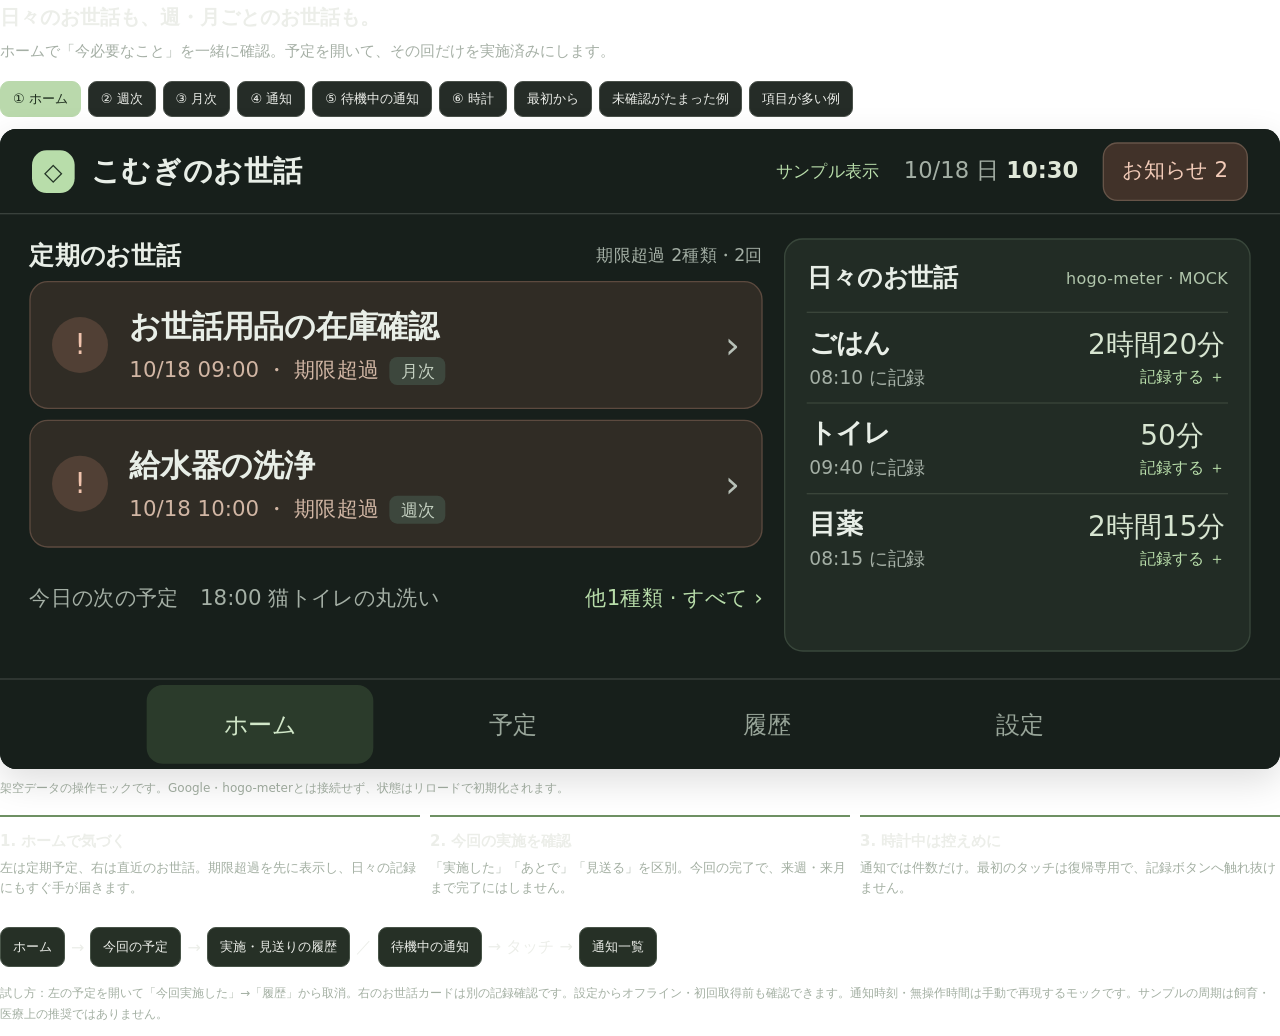
==== docs/routine-ui/prototype.html @ 2a1f4bf2 "docs(routine-ui): design cat care routines and notification flow" ====
<!doctype html>
<html lang="ja">
<head>
<meta charset="utf-8"><meta name="viewport" content="width=device-width,initial-scale=1">
<title>Hogo Panel — 猫のお世話と定期予定</title>
<style>
:root{font-family:ui-sans-serif,system-ui,-apple-system,"Noto Sans JP",sans-serif;color:var(--foreground,#eceee9);--ink:#e8eee7;--sub:#a4afa5;--green:#b8ddaa;--surface:#222a26;--line:#39413c;--red:#efb49e}
*{box-sizing:border-box}body{margin:0;background:transparent}button{font:inherit;cursor:pointer}button:focus-visible{outline:3px solid #98b9f0;outline-offset:3px}button:disabled{opacity:.4;cursor:default}.intro{margin:0 0 16px;line-height:1.7;font-size:15px}.intro strong{font-size:20px}.lead{color:var(--muted-foreground,#a5afa5);margin:5px 0 0}.controls{display:flex;gap:7px;flex-wrap:wrap;margin:12px 0}.controls button{padding:8px 12px;border:1px solid var(--border,#4a514a);border-radius:9px;background:var(--card,#252c27);color:inherit;font-size:13px}.controls button.active{background:#bad9ac;color:#1c2b1c;border-color:#bad9ac}.frame{position:relative;width:100%;overflow:hidden;border-radius:16px;background:#17201b;box-shadow:0 12px 36px #0002}.device{width:960px;height:480px;position:absolute;left:0;top:0;transform-origin:top left;background:#171f1b;color:var(--ink);overflow:hidden}.top{height:64px;padding:0 24px;border-bottom:1px solid var(--line);display:flex;align-items:center;justify-content:space-between}.brand{font-size:22px;font-weight:650;display:flex;align-items:center;gap:12px}.paw{font-size:18px;width:32px;height:32px;border-radius:11px;background:#b8ddaa;color:#233426;display:grid;place-items:center}.meta{font-size:17px;color:var(--sub);display:flex;align-items:center;gap:18px}.status{font-size:13px;color:var(--green)}.alertbtn{border:1px solid #665448;color:#f2cbb8;background:#413229;padding:9px 14px;border-radius:11px;min-height:44px;font-size:16px}.content{height:348px;padding:18px 22px}.homegrid{display:grid;grid-template-columns:550px 350px;gap:16px;height:100%}.sectiontitle{height:32px;display:flex;align-items:flex-start;justify-content:space-between;font-size:19px;font-weight:600}.sectiontitle small{font-size:13px;font-weight:400;color:var(--sub);padding-top:4px}.taskcard{width:100%;min-height:96px;border:1px solid #5c4a3f;background:#302c25;color:var(--ink);border-radius:14px;margin-bottom:8px;padding:12px 16px;text-align:left;display:flex;align-items:center;gap:16px}.taskcard .marker{width:42px;height:42px;flex:none;border-radius:50%;display:grid;place-items:center;font-size:21px;background:#514035;color:#f0c3ad}.taskcard .text{flex:1;min-width:0}.taskcard strong{font-size:23px;font-weight:600;display:block;white-space:nowrap;overflow:hidden;text-overflow:ellipsis}.taskcard .info{display:block;font-size:16px;color:#d1b6a4;margin-top:7px}.badge{font-size:13px;padding:3px 8px;border-radius:6px;background:#3d473d;color:#c4d0c1;margin-left:8px;white-space:nowrap}.arrow{font-size:28px;color:#b8c1b8}.upnext{display:flex;align-items:center;justify-content:space-between;color:var(--sub);font-size:16px;margin-top:4px}.upnext>span{max-width:330px}.upnext .linkbutton{max-width:240px;text-align:right}.linkbutton{min-height:60px;min-width:60px;background:transparent;border:0;color:var(--green);padding:0;font-size:16px}.carebox{background:#222c25;border:1px solid #39473b;border-radius:14px;padding:16px;height:310px}.caretitle{display:flex;justify-content:space-between;align-items:center;font-size:19px;font-weight:600;margin-bottom:12px}.source{font-size:12px;font-weight:400;color:#b1c6ac;letter-spacing:.2px}.care{display:flex;width:100%;height:68px;align-items:center;justify-content:space-between;border:0;border-top:1px solid #3a453a;background:transparent;color:var(--ink);text-align:left;padding:0 2px}.care strong{font-size:20px}.care small{display:block;color:var(--sub);font-size:14px;margin-top:4px}.care .elapsed{font-size:21px;color:#d7e5d1}.care .record{font-size:12px;display:block;text-align:right;color:var(--green);margin-top:2px}.nav{height:68px;display:flex;border-top:1px solid var(--line);padding:4px 110px;gap:20px}.nav button{flex:1;border:0;background:transparent;color:#99a69a;font-size:18px;border-radius:12px}.nav button.selected{color:#d1e7c8;background:#2b3b2b}.listtop{display:flex;justify-content:space-between;align-items:center;height:60px;margin-bottom:6px}.listtop h2{font-size:23px;font-weight:600;margin:0}.segments{display:flex;gap:6px}.segments button{min-width:90px;border:1px solid var(--line);border-radius:9px;background:#212a24;color:var(--sub);font-size:16px;padding:8px 16px}.segments button.on{color:#162419;background:#bed8b3;border-color:#bed8b3}.row{display:flex;width:100%;align-items:center;gap:18px;min-height:70px;background:#232c26;border:1px solid #38433a;border-radius:12px;padding:10px 16px;color:var(--ink);margin-bottom:8px;text-align:left}.row .date{width:97px;flex:none;color:#b5c4b0;font-size:18px}.row .name{flex:1;font-size:21px}.row small{display:block;color:var(--sub);font-size:14px;margin-top:3px}.row .state{font-size:14px;color:var(--red)}.row .done{color:var(--green)}.row .skipped{color:#aeb8c4}.pager{display:flex;align-items:center;justify-content:space-between;font-size:14px;color:var(--sub);height:60px}.pager button{background:transparent;border:0;color:var(--green);font-size:15px;min-width:72px;min-height:60px}.empty{height:180px;display:flex;align-items:center;justify-content:center;flex-direction:column;color:var(--sub);gap:12px;font-size:19px}.empty strong{color:var(--ink);font-size:24px;font-weight:500}.noticeintro{font-size:14px;line-height:18px;color:#d1b6a4;margin:0 0 6px}.settings{display:grid;grid-template-columns:1fr 1fr;gap:14px;height:100%}.settingpanel{padding:18px 22px;background:#232d26;border:1px solid var(--line);border-radius:14px}.settingpanel h2{font-size:21px;margin:0 0 15px}.settingpanel p{font-size:17px;color:var(--sub);line-height:1.7;margin:11px 0}.settingpanel button{padding:10px 15px;background:#384834;color:#d9e4d2;border:0;border-radius:9px;font-size:17px}.scrim{position:absolute;inset:0;background:#070d0bd9;display:flex;align-items:center;justify-content:center;z-index:8;padding:20px}.dialog{position:relative;width:650px;max-height:440px;overflow-y:auto;background:#29332b;border:1px solid #5a695b;border-radius:22px;padding:20px 28px;box-shadow:0 25px 65px #0006}.dialog h2{font-size:29px;font-weight:600;margin:12px 0}.eyebrow{font-size:14px;color:#b9cbb3}.detailmeta{font-size:19px;color:#d4ddce;line-height:1.7;margin-bottom:14px}.detailsub{font-size:15px;color:#aab6a5;margin:8px 0 17px;line-height:1.55}.dialog .actions{display:flex;gap:10px;margin-top:12px}.actions button{min-height:60px;border:1px solid #52654f;border-radius:12px;font-size:20px;padding:10px 18px;flex:1;background:#344130;color:var(--ink)}.actions .primary{background:#c0dda9;color:#20331c;border-color:#c0dda9;font-weight:600}.subactions{display:flex;justify-content:space-between;margin-top:15px}.subactions button{background:transparent;border:0;color:#bcc9b5;font-size:16px;min-height:60px;padding:0 4px}.close{position:absolute;top:15px;right:18px;border:0;background:transparent;color:#c1ccb9;font-size:26px;width:42px;height:42px;border-radius:50%}.toast{position:absolute;bottom:76px;left:50%;transform:translateX(-50%);z-index:7;background:#d8e9c9;color:#263620;border:1px solid #e8f2df;border-radius:12px;min-width:420px;padding:13px 17px;display:flex;align-items:center;justify-content:space-between;font-size:17px;gap:25px;box-shadow:0 5px 30px #0004}.toast button{min-height:60px;min-width:72px;border:0;background:transparent;color:#334c28;text-decoration:underline;font-size:17px}.clock{position:absolute;inset:0;background:#050605;display:flex;align-items:center;justify-content:center;cursor:pointer;z-index:9}.digits{display:flex;align-items:center;gap:9px;opacity:.57}.digit{position:relative;border-radius:15px;background:linear-gradient(#1c1e1b 49.6%,#090b09 49.6%,#090b09 50.4%,#191c18 50.4%);width:140px;height:216px;display:flex;align-items:center;justify-content:center;font-size:174px;line-height:1;font-weight:650;color:#929a8b;font-variant-numeric:tabular-nums}.colon{font-size:105px;color:#7d8776;width:30px;text-align:center}.quiet{text-align:center;color:#8c9784}.quiet .symbol{font-size:42px;color:#717d69;margin-bottom:26px}.quiet h2{font-size:32px;font-weight:500;margin:0 0 15px}.quiet p{font-size:22px;margin:0;color:#697560}.caption{font-size:12px;color:var(--muted-foreground,#a3afa2);margin:10px 0 17px;line-height:1.6}.guide{display:grid;grid-template-columns:repeat(3,1fr);gap:10px;margin:14px 0}.guide article{border-top:2px solid #6e9063;padding:12px 0;font-size:13px;line-height:1.6}.guide strong{display:block;font-size:15px;margin-bottom:5px}.guide p{margin:0;color:var(--muted-foreground,#a3afa2)}.flow{display:flex;gap:6px;align-items:center;flex-wrap:wrap;margin:16px 0}.flow button{border:1px solid var(--border,#485448);background:var(--card,#263026);color:inherit;border-radius:9px;padding:10px 12px;font-size:13px}.footnote{font-size:12px;color:var(--muted-foreground,#a3afa2);line-height:1.7}.offline{color:#eab492}.infoempty{border:1px dashed #52614d;border-radius:13px;height:214px;padding:30px;text-align:center;color:var(--sub);font-size:17px;line-height:1.8}.infoempty strong{display:block;color:var(--ink);font-size:23px;margin-bottom:10px}@media(max-width:520px){.guide{grid-template-columns:1fr}.intro strong{font-size:18px}.controls{gap:5px}.controls button{font-size:12px;padding:7px 9px}}
</style>
</head>
<body>
<div class="intro"><strong>日々のお世話も、週・月ごとのお世話も。</strong><p class="lead">ホームで「今必要なこと」を一緒に確認。予定を開いて、その回だけを実施済みにします。</p></div>
<div class="controls" id="sceneControls">
<button onclick="scene('home')" data-scene="home">① ホーム</button><button onclick="scene('weekly')" data-scene="weekly">② 週次</button><button onclick="scene('monthly')" data-scene="monthly">③ 月次</button><button onclick="scene('notice')" data-scene="notice">④ 通知</button><button onclick="scene('quiet')" data-scene="quiet">⑤ 待機中の通知</button><button onclick="scene('clock')" data-scene="clock">⑥ 時計</button><button onclick="resetMock()">最初から</button><button onclick="backlogDemo()">未確認がたまった例</button><button onclick="careDemo()">項目が多い例</button>
</div>
<div class="frame" id="frame"><div class="device" id="device" aria-label="960×480の端末画面案"></div></div>
<p class="caption" id="caption">架空データの操作モックです。Google・hogo-meterとは接続せず、状態はリロードで初期化されます。</p>
<div class="guide"><article><strong>1. ホームで気づく</strong><p>左は定期予定、右は直近のお世話。期限超過を先に表示し、日々の記録にもすぐ手が届きます。</p></article><article><strong>2. 今回の実施を確認</strong><p>「実施した」「あとで」「見送る」を区別。今回の完了で、来週・来月まで完了にはしません。</p></article><article><strong>3. 時計中は控えめに</strong><p>通知では件数だけ。最初のタッチは復帰専用で、記録ボタンへ触れ抜けません。</p></article></div>
<div class="flow" aria-label="主な画面遷移"><button onclick="scene('home')">ホーム</button><span>→</span><button onclick="openDemoDetail()">今回の予定</button><span>→</span><button onclick="scene('history')">実施・見送りの履歴</button><span>／</span><button onclick="scene('quiet')">待機中の通知</button><span>→ タッチ →</span><button onclick="scene('notice')">通知一覧</button></div>
<p class="footnote">試し方：左の予定を開いて「今回実施した」→「履歴」から取消。右のお世話カードは別の記録確認です。設定からオフライン・初回取得前も確認できます。通知時刻・無操作時間は手動で再現するモックです。サンプルの周期は飼育・医療上の推奨ではありません。</p>
<script>
const seed=[
{id:'water-1018',series:'water',name:'給水器の洗浄',cadence:'weekly',rule:'毎週 日曜日',date:'10/18',day:'日',time:'10:00',overdue:true,desc:'給水器を洗い、いつもの場所に戻したら実施を記録します。'},
{id:'stock-1018',series:'stock',name:'お世話用品の在庫確認',cadence:'monthly',rule:'毎月 18日',date:'10/18',day:'日',time:'09:00',overdue:true,desc:'ごはん・猫砂など、お世話用品の残りを確認する予定です。'},
{id:'toilet-1018',series:'toilet',name:'猫トイレの丸洗い',cadence:'weekly',rule:'毎週 日曜日',date:'10/18',day:'日',time:'18:00',overdue:false,desc:'毎回のトイレ記録とは別に、今回の丸洗いを確認します。'},
{id:'bed-1021',series:'bed',name:'寝床のカバー洗濯',cadence:'weekly',rule:'毎週 水曜日',date:'10/21',day:'水',time:'09:00',overdue:false,desc:'寝床のカバーを洗濯して戻したら、今回の実施を記録します。'},
{id:'filter-1025',series:'filter',name:'給水器フィルター確認',cadence:'monthly',rule:'毎月 25日',date:'10/25',day:'日',time:'09:00',overdue:false,desc:'フィルターの状態を確認するためのサンプル予定です。'},
{id:'water-1025',series:'water',name:'給水器の洗浄',cadence:'weekly',rule:'毎週 日曜日',date:'10/25',day:'日',time:'10:00',overdue:false,desc:'次の週の予定です。前の回とは別に実施を管理します。'},
{id:'carrier-1031',series:'carrier',name:'キャリーの点検',cadence:'monthly',rule:'毎月 月末',date:'10/31',day:'土',time:'10:00',overdue:false,desc:'キャリーと中に入れる用品を確認するサンプル予定です。'},
{id:'stock-1118',series:'stock',name:'お世話用品の在庫確認',cadence:'monthly',rule:'毎月 18日',date:'11/18',day:'水',time:'09:00',overdue:false,desc:'来月の予定です。今月の実施では完了になりません。'}
];
const careSeed=[{name:'ごはん',last:'08:10',elapsed:'2時間20分'},{name:'トイレ',last:'09:40',elapsed:'50分'},{name:'目薬',last:'08:15',elapsed:'2時間15分'}];
let toastTimer=null;
let tasks,cares,route='home',filter='weekly',page=0,offline=false,noData=false,modal=null,clock=null,toast=null,undo=null,previousFocus=null;
const $=id=>document.getElementById(id);const esc=s=>String(s).replace(/[&<>"']/g,c=>({'&':'&amp;','<':'&lt;','>':'&gt;','"':'&quot;',"'":'&#39;'}[c]));
function resetMock(){clearTimeout(toastTimer);tasks=seed.map(t=>({...t,state:'pending',snooze:null,notified:t.overdue,notification:t.time,deadline:t.id==='water-1018'?'10:15':t.id==='stock-1018'?'10:00':t.time.replace(/^(\d{2})/,h=>String(Number(h)+1).padStart(2,'0'))}));cares=careSeed.map(t=>({...t}));route='home';filter='weekly';page=0;offline=false;noData=false;modal=null;clock=null;toast=null;undo=null;render()}
function active(){return noData?[]:tasks.filter(t=>t.state==='pending').sort((a,b)=>(a.date+' '+a.time).localeCompare(b.date+' '+b.time))}
function notices(){return homeTasks().filter(t=>t.notified&&!t.snooze)}
function backlogCount(t){return active().filter(o=>o.series===t.series&&(o.date+' '+o.time)<(t.date+' '+t.time)).length}
function latestToday(){const groups=new Map();if(!noData)for(const t of tasks.slice().sort((a,b)=>(a.date+' '+a.time).localeCompare(b.date+' '+b.time)).filter(t=>t.date<='10/18'))groups.set(t.series,t);return groups}
function homeTasks(){return [...latestToday().values()].filter(t=>t.state==='pending').sort((a,b)=>Number(b.overdue&&!b.snooze)-Number(a.overdue&&!a.snooze)||(a.date+' '+a.time).localeCompare(b.date+' '+b.time))}
function olderPending(){const latest=latestToday();return active().filter(t=>t.date<='10/18'&&latest.get(t.series)?.id!==t.id)}
function backlogDemo(){resetMock();const model=tasks.find(t=>t.id==='water-1018');tasks.push({...model,id:'water-1004',date:'10/04',day:'日'},{...model,id:'water-1011',date:'10/11',day:'日'});render()}
function careDemo(){resetMock();cares.push({name:'ブラッシング',last:'昨日 19:00',elapsed:'15時間30分'},{name:'お水',last:'09:00',elapsed:'1時間30分'});render()}
function clearToast(){clearTimeout(toastTimer);toastTimer=null;toast=null;undo=null}
function showToast(message,undoAction=null){clearToast();toast=message;undo=undoAction;toastTimer=setTimeout(()=>{clearToast();render()},8000);render()}
function navigate(r){clearToast();route=r;modal=null;clock=null;page=0;render()}
function scene(s){clearToast();modal=null;clock=null;page=0;if(s==='weekly'||s==='monthly'){route='list';filter=s}else if(s==='clock'||s==='quiet'){route='home';clock=s}else route=s;render()}
function openDemoDetail(){scene('home');if(active()[0])openTask(active()[0].id)}
function taskLabel(t){return t.cadence==='weekly'?'週次':'月次'}
function status(t){return t.state==='done'?'実施済み':t.state==='skipped'?'見送り':(t.overdue?'期限超過':t.notified?'実施を確認':'未実施')+(t.snooze?'・再通知 '+t.snooze:'')}
function row(t){return `<button class="row" onclick="openTask('${t.id}')"><span class="date">${t.date}<small>${t.day} ${t.time}</small></span><span class="name">${esc(t.name)}<small>${esc(t.rule)}${t.snooze?' ・ 元の日時はそのまま':''}</small></span><span class="state ${t.state==='done'?'done':t.state==='skipped'?'skipped':''}">${status(t)}</span><span class="arrow">›</span></button>`}
function home(){const nextToday=active().find(t=>!t.overdue&&t.date==='10/18');const list=homeTasks().slice(0,2);return `<div class="homegrid"><section><div class="sectiontitle">定期のお世話 <small>${noData?'未取得':'期限超過 '+new Set(active().filter(t=>t.overdue).map(t=>t.series)).size+'種類・'+active().filter(t=>t.overdue).length+'回'}</small></div>${noData?'<div class="infoempty"><strong>予定を取得できていません</strong>取得前なので、未完了がないとは判断できません。<br>設定でモックの取得状態を切り替えられます。</div>':list.length?list.map(t=>`<button class="taskcard" onclick="openTask('${t.id}')"><span class="marker">${t.snooze?'◷':t.overdue?'!':'○'}</span><span class="text"><strong>${esc(t.name)}</strong><span class="info">${t.date} ${t.time} ・ ${status(t)}<span class="badge">${taskLabel(t)}</span></span></span><span class="arrow">${backlogCount(t)?'<small style="font-size:13px;display:block;line-height:1.5">以前<br>'+backlogCount(t)+'回未確認</small>':'›'}</span></button>`).join(''):`<div class="infoempty"><strong>${olderPending().length?'今回分は確認済みです':'今日までの未完了はありません'}</strong>${olderPending().length?'以前の未確認は「すべて」から対象日を確認できます。':'実施記録は「履歴」から確認できます。'}</div>`}<div class="upnext"><span>${noData?'接続状態を確認してください':nextToday?'今日の次の予定　'+nextToday.time+' '+esc(nextToday.name):'今日これからの予定はありません'}</span><button class="linkbutton" onclick="navigate('list')">${homeTasks().length>2?'他'+(homeTasks().length-2)+'種類 · ':''}${olderPending().length?'以前'+olderPending().length+'回未確認 · ':''}すべて ›</button></div></section><aside class="carebox"><div class="caretitle">日々のお世話 ${cares.length>3?'<button class="linkbutton" onclick="navigate(\'care\')">すべて ›</button>':'<span class="source">hogo-meter · MOCK</span>'}</div>${cares.slice(0,3).map((c,i)=>`<button class="care" onclick="openCare(${i})"><span><strong>${esc(c.name)}</strong><small>${noData?'未取得':c.last+' に記録'}${offline?' ・ 最終取得10:20':''}</small></span><span><span class="elapsed">${noData?'—':c.elapsed}</span><span class="record">${offline||noData?'接続を確認':'記録する ＋'}</span></span></button>`).join('')}</aside></div>`}
function listView(){let list=active().filter(t=>t.cadence===filter);const max=Math.max(1,Math.ceil(list.length/2));page=Math.min(page,max-1);return `<div class="listtop"><h2>定期のお世話 <span class="source">Google Calendar · MOCK</span></h2><div class="segments"><button class="${filter==='weekly'?'on':''}" onclick="filter='weekly';page=0;render()">週次</button><button class="${filter==='monthly'?'on':''}" onclick="filter='monthly';page=0;render()">月次</button></div></div>${noData?'<div class="empty"><strong>まだ予定を取得できていません</strong><span>「予定なし」とは区別して表示します</span></div>':list.length?list.slice(page*2,page*2+2).map(row).join(''):'<div class="empty"><strong>この種類の未完了はありません</strong><span>実施した回は履歴にあります</span></div>'}<div class="pager"><span>${list.length}件 · 元の予定日時順</span><span><button onclick="page--;render()" ${page<=0?'disabled':''}>‹ 前</button> ${page+1} / ${max} <button onclick="page++;render()" ${page>=max-1?'disabled':''}>次 ›</button></span></div>`}
function historyView(){const list=tasks.filter(t=>t.state!=='pending').slice().reverse();const max=Math.max(1,Math.ceil(list.length/2));page=Math.min(page,max-1);return `<div class="listtop"><h2>実施の履歴 <span class="source">2026年10月に記録したもの</span></h2><span class="source">実施済み ${list.filter(t=>t.state==='done').length}件 ／ 見送り ${list.filter(t=>t.state==='skipped').length}件</span></div>${list.length?list.slice(page*2,page*2+2).map(row).join(''):'<div class="empty"><strong>実施・見送りの記録はまだありません</strong><span>予定の詳細で「今回実施した」を試してください</span></div>'}<div class="pager"><span>この端末の定期予定の履歴 · サンプル</span><span><button onclick="page--;render()" ${page<=0?'disabled':''}>‹ 前</button>${page+1} / ${max}<button onclick="page++;render()" ${page>=max-1?'disabled':''}>次 ›</button></span></div>`}
function noticeView(){const list=notices();const max=Math.max(1,Math.ceil(list.length/2));page=Math.min(page,max-1);return `<div class="listtop"><h2>実施を確認する予定 <span class="badge">${list.length}件</span></h2><button class="linkbutton" onclick="navigate('home')">閉じてホームへ</button></div><p class="noticeintro">完了にする前に、今回のお世話の内容を確認してください。</p>${list.length?list.slice(page*2,page*2+2).map(row).join(''):`<div class="empty" style="height:150px"><strong>${noData?'通知情報を取得できていません':'今お知らせする予定はありません'}</strong><span>あとで知らせる予定は「予定」に残ります</span></div>`}<div class="pager"><span>閉じても実施済みにはなりません</span><span><button onclick="page--;render()" ${page<=0?'disabled':''}>‹ 前</button>${page+1} / ${max}<button onclick="page++;render()" ${page>=max-1?'disabled':''}>次 ›</button></span></div>`}
function careView(){const max=Math.max(1,Math.ceil(cares.length/2));page=Math.min(page,max-1);return `<div class="listtop"><h2>日々のお世話</h2><button class="linkbutton" onclick="navigate('home')">ホームへ</button></div>${cares.slice(page*2,page*2+2).map((c,i)=>`<button class="row" onclick="openCare(${page*2+i})"><span class="name">${esc(c.name)}<small>${noData?'未取得':esc(c.last)+' に記録'}</small></span><span>${noData?'—':esc(c.elapsed)}</span><span class="arrow">＋</span></button>`).join('')}<div class="pager"><span>hogo-meter · MOCK</span><span><button onclick="page--;render()" ${page<=0?'disabled':''}>‹ 前</button> ${page+1} / ${max} <button onclick="page++;render()" ${page>=max-1?'disabled':''}>次 ›</button></span></div>`}
function settingsView(){return `<div class="settings"><section class="settingpanel"><h2>こむぎのお世話パネル</h2><p>定期予定：Google Calendar（モック）<br>実施記録：この端末に保存する想定<br>日々のお世話：hogo-meter（モック）</p><p>通知音：OFF ／ 夜間：22:00〜07:00<br>無操作：3分で時計 ／ 待機輝度：5%</p><small class="source">上記は提案値。モックではタイマー・音は動きません。</small></section><section class="settingpanel"><h2>状態の見え方を試す</h2><p>${noData?'初回取得前：データなし':offline?'オフライン：最後の取得10:20':'モックデータを表示中：10:30'}<br>Google アカウントには接続しません。</p><button onclick="offline=!offline;noData=false;render()">${offline?'取得済み状態に戻す':'オフライン表示を試す'}</button><p><button onclick="noData=!noData;offline=false;render()">${noData?'取得済み状態に戻す':'初回取得前を試す'}</button></p><small class="source">切り替え後、ホームや予定を確認してください。</small></section></div>`}
function openTask(id){clearToast();previousFocus=document.activeElement;modal={type:'task',id};render();document.querySelector('.dialog .close')?.focus()}
function openCare(i){clearToast();previousFocus=document.activeElement;modal={type:'care',i};render();document.querySelector('.dialog .close')?.focus()}
function closeModal(){modal=null;render();previousFocus?.isConnected&&previousFocus.focus()}
function dialog(){if(!modal)return '';if(modal.type==='care'){const c=cares[modal.i];return `<div class="scrim" onclick="closeModal()"><section class="dialog" role="dialog" aria-modal="true" aria-label="お世話の記録確認" onclick="event.stopPropagation()"><button class="close" aria-label="閉じる" onclick="closeModal()">×</button><div class="eyebrow">日々のお世話 · hogo-meter（モック）</div><h2>こむぎの「${esc(c.name)}」を記録</h2><div class="detailmeta">${noData?'前回の記録：未取得':'前回の記録：'+c.last}<br>今回：10月18日 10:30</div><p class="detailsub">${offline||noData?'接続を確認してから記録してください。送信できない状態で完了表示はしません。':'今回は架空データだけを変更します。定期予定を実施済みにはしません。'}</p><div class="actions"><button onclick="closeModal()">戻る</button><button class="primary" ${offline||noData?'disabled':''} onclick="recordCare(${modal.i})">今のお世話を記録</button></div></section></div>`}const t=tasks.find(t=>t.id===modal.id);return `<div class="scrim" onclick="closeModal()"><section class="dialog" role="dialog" aria-modal="true" aria-label="今回の予定を確認" onclick="event.stopPropagation()"><button class="close" aria-label="閉じる" onclick="closeModal()">×</button><div class="eyebrow">こむぎ · ${taskLabel(t)}のお世話 · ${esc(t.rule)}</div><h2>${esc(t.name)}</h2><div class="detailmeta">今回：${t.date}（${t.day}）${t.time} <span class="badge">${status(t)}</span><br><span style="font-size:16px">通知 ${t.notification} ／ 期限 ${t.deadline}${t.snooze?' ／ 再通知 '+t.snooze:''}</span></div><p class="detailsub">${esc(t.desc)}${backlogCount(t)?'<br>以前'+backlogCount(t)+'回の未確認は予定一覧で確認できます。':''}<br>実施状態はこの端末に保存する想定。Googleの予定は変更しません。</p>${t.state==='pending'?`<div class="actions">${canSnooze(t)?`<button onclick="snooze('${t.id}')">あとで知らせる<br><small style="font-size:13px">1時間後 · 11:30</small></button>`:''}<button class="primary" ${t.date>'10/18'?'disabled':''} onclick="setState('${t.id}','done')">${t.date>'10/18'?'対象日から記録できます':t.notified?'今回実施した':'今回実施した（前倒し）'}</button></div><div class="subactions"><button onclick="setState('${t.id}','skipped')">今回は見送る</button><button onclick="closeModal()">閉じる（未実施のまま）</button></div>`:`<div class="detailmeta">${t.state==='done'?'実施':'見送り'}を記録：10/18 10:30</div><div class="actions"><button onclick="setState('${t.id}','pending')">この記録を取り消す</button><button class="primary" onclick="closeModal()">閉じる</button></div>`}</section></div>`}
function setState(id,state){const t=tasks.find(t=>t.id===id);if(state==='done'&&t.date>'10/18')return;const old={...t};t.state=state;t.snooze=null;modal=null;showToast(state==='done'?'今回の実施を記録しました':state==='skipped'?'今回は見送りにしました':'未実施に戻しました',()=>Object.assign(t,old))}
function canSnooze(t){return t.notified&&t.state==='pending'&&latestToday().get(t.series)?.id===t.id}
function snooze(id){const t=tasks.find(t=>t.id===id);if(!canSnooze(t))return;const old={...t};t.snooze='11:30';modal=null;showToast('11:30に再通知する設定にしました',()=>Object.assign(t,old))}
function recordCare(i){const c=cares[i];const old={...c};c.last='10:30';c.elapsed='たった今';modal=null;showToast(c.name+'を記録しました（モック）',()=>Object.assign(c,old))}
function undoLast(){const action=undo;clearToast();if(action){action();showToast('取り消しました（モック）')}else render()}
function wake(){clearToast();const was=clock;clock=null;route=was==='quiet'?'notice':'home';modal=null;toast=null;render()}
function render(){const views={home,list:listView,history:historyView,notice:noticeView,care:careView,settings:settingsView};const v=typeof views[route]==='function'?views[route]():home();$('device').innerHTML=`<header class="top"><div class="brand"><span class="paw">◇</span>こむぎのお世話</div><div class="meta"><span class="status ${offline||noData?'offline':''}">${noData?'未取得':offline?'オフライン · 10:20取得':'サンプル表示'}</span><span>10/18 日 <b style="color:#e0e8d9">10:30</b></span><button class="alertbtn" onclick="navigate('notice')">お知らせ ${noData?'—':notices().length}</button></div></header><main class="content">${v}</main><nav class="nav" aria-label="端末ナビ">${[['home','ホーム'],['list','予定'],['history','履歴'],['settings','設定']].map(([r,n])=>`<button class="${route===r?'selected':''}" onclick="navigate('${r}')">${n}</button>`).join('')}</nav>${dialog()}${toast?`<div class="toast" role="status"><span>${esc(toast)}</span>${undo?'<button onclick="undoLast()">取り消す</button>':''}</div>`:''}${clock?`<div class="clock" role="button" tabindex="0" aria-label="触れて復帰。記録操作は送信しません" onclick="wake()" onkeydown="if(event.key==='Enter'||event.key===' '){event.preventDefault();wake()}">${clock==='quiet'?'<div class="quiet"><div class="symbol">◷</div><h2>'+(noData?'予定情報を取得できていません':'お世話の予定があります')+'</h2><p>'+(noData?'未取得':notices().length+'件')+'</p></div>':'<div class="digits"><span class="digit">1</span><span class="digit">0</span><span class="colon">:</span><span class="digit">3</span><span class="digit">0</span></div>'}</div>`:''}`;
document.querySelectorAll('[data-scene]').forEach(b=>b.classList.toggle('active',b.dataset.scene===(clock|| (route==='list'?filter:route))));
$('caption').textContent=(clock==='quiet'?'待機中の通知案：件数だけを低輝度で表示。触ると通知一覧へ戻り、そのタッチでは記録しません。':clock==='clock'?'待機時計案：最初のタッチはホームへの復帰専用。モックは静止画で、実際の輝度は変更しません。':'架空データの操作モックです。Google・hogo-meterとは接続せず、状態はリロードで初期化されます。')}
document.addEventListener('keydown',e=>{if(e.key==='Escape'&&modal)closeModal();if(e.key==='Tab'&&modal){const f=[...document.querySelectorAll('.dialog button:not(:disabled)')];if(e.shiftKey&&document.activeElement===f[0]){e.preventDefault();f.at(-1).focus()}else if(!e.shiftKey&&document.activeElement===f.at(-1)){e.preventDefault();f[0].focus()}}});
new ResizeObserver(entries=>{const w=entries[0].contentRect.width;$('device').style.transform=`scale(${w/960})`;$('frame').style.height=(480*w/960)+'px'}).observe($('frame'));
resetMock();console.log('Hogo Panel mock ready: synthetic data only; no external requests.');
</script>
</body></html>
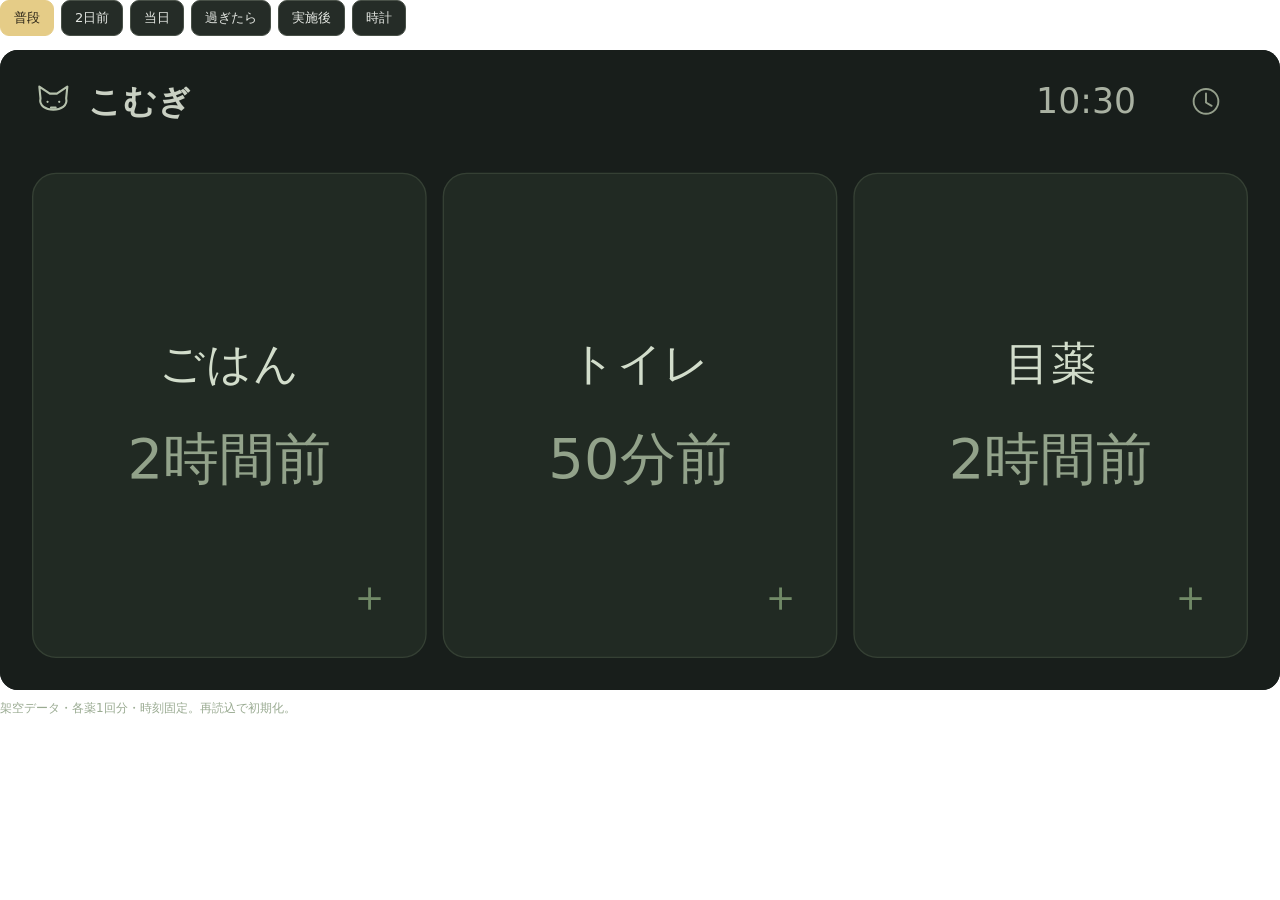
==== commit 60c693f3: "docs(routine-ui): show medication reminders only near scheduled care" ====
--- a/docs/routine-ui/prototype.html
+++ b/docs/routine-ui/prototype.html
@@ -2,75 +2,61 @@
 <html lang="ja">
 <head>
 <meta charset="utf-8"><meta name="viewport" content="width=device-width,initial-scale=1">
-<title>Hogo Panel — 猫のお世話と定期予定</title>
+<title>Hogo Panel — 投薬を思い出す画面</title>
 <style>
-:root{font-family:ui-sans-serif,system-ui,-apple-system,"Noto Sans JP",sans-serif;color:var(--foreground,#eceee9);--ink:#e8eee7;--sub:#a4afa5;--green:#b8ddaa;--surface:#222a26;--line:#39413c;--red:#efb49e}
-*{box-sizing:border-box}body{margin:0;background:transparent}button{font:inherit;cursor:pointer}button:focus-visible{outline:3px solid #98b9f0;outline-offset:3px}button:disabled{opacity:.4;cursor:default}.intro{margin:0 0 16px;line-height:1.7;font-size:15px}.intro strong{font-size:20px}.lead{color:var(--muted-foreground,#a5afa5);margin:5px 0 0}.controls{display:flex;gap:7px;flex-wrap:wrap;margin:12px 0}.controls button{padding:8px 12px;border:1px solid var(--border,#4a514a);border-radius:9px;background:var(--card,#252c27);color:inherit;font-size:13px}.controls button.active{background:#bad9ac;color:#1c2b1c;border-color:#bad9ac}.frame{position:relative;width:100%;overflow:hidden;border-radius:16px;background:#17201b;box-shadow:0 12px 36px #0002}.device{width:960px;height:480px;position:absolute;left:0;top:0;transform-origin:top left;background:#171f1b;color:var(--ink);overflow:hidden}.top{height:64px;padding:0 24px;border-bottom:1px solid var(--line);display:flex;align-items:center;justify-content:space-between}.brand{font-size:22px;font-weight:650;display:flex;align-items:center;gap:12px}.paw{font-size:18px;width:32px;height:32px;border-radius:11px;background:#b8ddaa;color:#233426;display:grid;place-items:center}.meta{font-size:17px;color:var(--sub);display:flex;align-items:center;gap:18px}.status{font-size:13px;color:var(--green)}.alertbtn{border:1px solid #665448;color:#f2cbb8;background:#413229;padding:9px 14px;border-radius:11px;min-height:44px;font-size:16px}.content{height:348px;padding:18px 22px}.homegrid{display:grid;grid-template-columns:550px 350px;gap:16px;height:100%}.sectiontitle{height:32px;display:flex;align-items:flex-start;justify-content:space-between;font-size:19px;font-weight:600}.sectiontitle small{font-size:13px;font-weight:400;color:var(--sub);padding-top:4px}.taskcard{width:100%;min-height:96px;border:1px solid #5c4a3f;background:#302c25;color:var(--ink);border-radius:14px;margin-bottom:8px;padding:12px 16px;text-align:left;display:flex;align-items:center;gap:16px}.taskcard .marker{width:42px;height:42px;flex:none;border-radius:50%;display:grid;place-items:center;font-size:21px;background:#514035;color:#f0c3ad}.taskcard .text{flex:1;min-width:0}.taskcard strong{font-size:23px;font-weight:600;display:block;white-space:nowrap;overflow:hidden;text-overflow:ellipsis}.taskcard .info{display:block;font-size:16px;color:#d1b6a4;margin-top:7px}.badge{font-size:13px;padding:3px 8px;border-radius:6px;background:#3d473d;color:#c4d0c1;margin-left:8px;white-space:nowrap}.arrow{font-size:28px;color:#b8c1b8}.upnext{display:flex;align-items:center;justify-content:space-between;color:var(--sub);font-size:16px;margin-top:4px}.upnext>span{max-width:330px}.upnext .linkbutton{max-width:240px;text-align:right}.linkbutton{min-height:60px;min-width:60px;background:transparent;border:0;color:var(--green);padding:0;font-size:16px}.carebox{background:#222c25;border:1px solid #39473b;border-radius:14px;padding:16px;height:310px}.caretitle{display:flex;justify-content:space-between;align-items:center;font-size:19px;font-weight:600;margin-bottom:12px}.source{font-size:12px;font-weight:400;color:#b1c6ac;letter-spacing:.2px}.care{display:flex;width:100%;height:68px;align-items:center;justify-content:space-between;border:0;border-top:1px solid #3a453a;background:transparent;color:var(--ink);text-align:left;padding:0 2px}.care strong{font-size:20px}.care small{display:block;color:var(--sub);font-size:14px;margin-top:4px}.care .elapsed{font-size:21px;color:#d7e5d1}.care .record{font-size:12px;display:block;text-align:right;color:var(--green);margin-top:2px}.nav{height:68px;display:flex;border-top:1px solid var(--line);padding:4px 110px;gap:20px}.nav button{flex:1;border:0;background:transparent;color:#99a69a;font-size:18px;border-radius:12px}.nav button.selected{color:#d1e7c8;background:#2b3b2b}.listtop{display:flex;justify-content:space-between;align-items:center;height:60px;margin-bottom:6px}.listtop h2{font-size:23px;font-weight:600;margin:0}.segments{display:flex;gap:6px}.segments button{min-width:90px;border:1px solid var(--line);border-radius:9px;background:#212a24;color:var(--sub);font-size:16px;padding:8px 16px}.segments button.on{color:#162419;background:#bed8b3;border-color:#bed8b3}.row{display:flex;width:100%;align-items:center;gap:18px;min-height:70px;background:#232c26;border:1px solid #38433a;border-radius:12px;padding:10px 16px;color:var(--ink);margin-bottom:8px;text-align:left}.row .date{width:97px;flex:none;color:#b5c4b0;font-size:18px}.row .name{flex:1;font-size:21px}.row small{display:block;color:var(--sub);font-size:14px;margin-top:3px}.row .state{font-size:14px;color:var(--red)}.row .done{color:var(--green)}.row .skipped{color:#aeb8c4}.pager{display:flex;align-items:center;justify-content:space-between;font-size:14px;color:var(--sub);height:60px}.pager button{background:transparent;border:0;color:var(--green);font-size:15px;min-width:72px;min-height:60px}.empty{height:180px;display:flex;align-items:center;justify-content:center;flex-direction:column;color:var(--sub);gap:12px;font-size:19px}.empty strong{color:var(--ink);font-size:24px;font-weight:500}.noticeintro{font-size:14px;line-height:18px;color:#d1b6a4;margin:0 0 6px}.settings{display:grid;grid-template-columns:1fr 1fr;gap:14px;height:100%}.settingpanel{padding:18px 22px;background:#232d26;border:1px solid var(--line);border-radius:14px}.settingpanel h2{font-size:21px;margin:0 0 15px}.settingpanel p{font-size:17px;color:var(--sub);line-height:1.7;margin:11px 0}.settingpanel button{padding:10px 15px;background:#384834;color:#d9e4d2;border:0;border-radius:9px;font-size:17px}.scrim{position:absolute;inset:0;background:#070d0bd9;display:flex;align-items:center;justify-content:center;z-index:8;padding:20px}.dialog{position:relative;width:650px;max-height:440px;overflow-y:auto;background:#29332b;border:1px solid #5a695b;border-radius:22px;padding:20px 28px;box-shadow:0 25px 65px #0006}.dialog h2{font-size:29px;font-weight:600;margin:12px 0}.eyebrow{font-size:14px;color:#b9cbb3}.detailmeta{font-size:19px;color:#d4ddce;line-height:1.7;margin-bottom:14px}.detailsub{font-size:15px;color:#aab6a5;margin:8px 0 17px;line-height:1.55}.dialog .actions{display:flex;gap:10px;margin-top:12px}.actions button{min-height:60px;border:1px solid #52654f;border-radius:12px;font-size:20px;padding:10px 18px;flex:1;background:#344130;color:var(--ink)}.actions .primary{background:#c0dda9;color:#20331c;border-color:#c0dda9;font-weight:600}.subactions{display:flex;justify-content:space-between;margin-top:15px}.subactions button{background:transparent;border:0;color:#bcc9b5;font-size:16px;min-height:60px;padding:0 4px}.close{position:absolute;top:15px;right:18px;border:0;background:transparent;color:#c1ccb9;font-size:26px;width:42px;height:42px;border-radius:50%}.toast{position:absolute;bottom:76px;left:50%;transform:translateX(-50%);z-index:7;background:#d8e9c9;color:#263620;border:1px solid #e8f2df;border-radius:12px;min-width:420px;padding:13px 17px;display:flex;align-items:center;justify-content:space-between;font-size:17px;gap:25px;box-shadow:0 5px 30px #0004}.toast button{min-height:60px;min-width:72px;border:0;background:transparent;color:#334c28;text-decoration:underline;font-size:17px}.clock{position:absolute;inset:0;background:#050605;display:flex;align-items:center;justify-content:center;cursor:pointer;z-index:9}.digits{display:flex;align-items:center;gap:9px;opacity:.57}.digit{position:relative;border-radius:15px;background:linear-gradient(#1c1e1b 49.6%,#090b09 49.6%,#090b09 50.4%,#191c18 50.4%);width:140px;height:216px;display:flex;align-items:center;justify-content:center;font-size:174px;line-height:1;font-weight:650;color:#929a8b;font-variant-numeric:tabular-nums}.colon{font-size:105px;color:#7d8776;width:30px;text-align:center}.quiet{text-align:center;color:#8c9784}.quiet .symbol{font-size:42px;color:#717d69;margin-bottom:26px}.quiet h2{font-size:32px;font-weight:500;margin:0 0 15px}.quiet p{font-size:22px;margin:0;color:#697560}.caption{font-size:12px;color:var(--muted-foreground,#a3afa2);margin:10px 0 17px;line-height:1.6}.guide{display:grid;grid-template-columns:repeat(3,1fr);gap:10px;margin:14px 0}.guide article{border-top:2px solid #6e9063;padding:12px 0;font-size:13px;line-height:1.6}.guide strong{display:block;font-size:15px;margin-bottom:5px}.guide p{margin:0;color:var(--muted-foreground,#a3afa2)}.flow{display:flex;gap:6px;align-items:center;flex-wrap:wrap;margin:16px 0}.flow button{border:1px solid var(--border,#485448);background:var(--card,#263026);color:inherit;border-radius:9px;padding:10px 12px;font-size:13px}.footnote{font-size:12px;color:var(--muted-foreground,#a3afa2);line-height:1.7}.offline{color:#eab492}.infoempty{border:1px dashed #52614d;border-radius:13px;height:214px;padding:30px;text-align:center;color:var(--sub);font-size:17px;line-height:1.8}.infoempty strong{display:block;color:var(--ink);font-size:23px;margin-bottom:10px}@media(max-width:520px){.guide{grid-template-columns:1fr}.intro strong{font-size:18px}.controls{gap:5px}.controls button{font-size:12px;padding:7px 9px}}
+*{box-sizing:border-box}body{margin:0;background:transparent;color:var(--foreground,#e4e7e2);font-family:system-ui,-apple-system,"Noto Sans JP",sans-serif}button{font:inherit;cursor:pointer}button:focus-visible{outline:3px solid #aac2ed;outline-offset:4px}
+.scenes{display:flex;flex-wrap:wrap;gap:7px;margin:0 0 14px}.scenes button{background:var(--card,#252c27);color:inherit;border:1px solid var(--border,#485047);border-radius:9px;padding:8px 13px;font-size:13px}.scenes .active{background:#e5cc87;color:#30291a;border-color:#e5cc87}
+.frame{position:relative;width:100%;overflow:hidden;border-radius:18px;background:#181e1b}.device{position:absolute;top:0;left:0;width:960px;height:480px;transform-origin:top left;overflow:hidden;background:#181e1b;color:#eef0e9}
+header{height:76px;padding:0 26px;display:flex;align-items:center;justify-content:space-between}.identity{display:flex;align-items:center;gap:12px;font-size:25px;font-weight:600;color:#c9d0c3}.identity svg{width:28px;height:28px;stroke:#b5c1ac}.headright{display:flex;align-items:center;gap:22px}.time{font-size:26px;font-variant-numeric:tabular-nums;color:#a9b1a2}.clockbutton{border:0;background:transparent;color:#949f8b;border-radius:50%;height:60px;width:60px;display:grid;place-items:center}.clockbutton svg{width:27px;height:27px}
+.device.attention{background:#25231b}main{height:404px;padding:16px 24px 24px;display:grid;grid-template-columns:560px 336px;gap:16px}main.everyday{grid-template-columns:1fr}.everyday .carelist{grid-template-columns:repeat(3,1fr);grid-template-rows:1fr}.everyday .care{position:relative;flex-direction:column;align-items:center;justify-content:center;text-align:center}.everyday .care strong{font-size:34px}.everyday .care small{font-size:42px;margin-top:20px}.everyday .care .plus{position:absolute;right:26px;bottom:22px;font-size:32px}.meds.one{grid-template-rows:1fr}.meds{display:grid;grid-template-rows:1fr 1fr;gap:16px;min-height:0}.med{width:100%;border:1px solid #3b443a;border-radius:20px;background:#242c25;color:#c0c9b8;display:grid;grid-template-columns:64px 1fr 36px;align-items:center;gap:20px;padding:24px;text-align:left}.med .icon{width:64px;height:64px;background:#343f32;border-radius:20px;display:grid;place-items:center;color:#929f85}.med svg{width:33px;height:33px}.med strong{display:block;font-size:38px;font-weight:600;letter-spacing:.01em;white-space:nowrap}.med .state{display:block;font-size:24px;margin-top:8px;min-height:30px;color:#9aab8d}.med .mark{font-size:30px;text-align:center;color:#66775f}
+.med.soon{background:#393326;border-color:#a18b52;color:#f5ecd5}.med.soon .icon{background:#574b2d;color:#e9cf85}.med.soon .state,.med.soon .mark{color:#e8cc82}.med.today{background:#473524;border-color:#c49b53;color:#fff0d4}.med.today .icon{background:#685032;color:#f3d399}.med.today .state,.med.today .mark{color:#f4d08b}.med.late{background:#422d28;border-color:#b67866;color:#f4ded3}.med.late .icon{background:#634238;color:#edbaa4}.med.late .state,.med.late .mark{color:#ecb49e}.med.done{background:#222a24;border-color:#344333;color:#94a58d}.med.done .icon{background:#2d3c2e;color:#96b88b}.med.done .mark{color:#a4c495}.med.done .state{color:#91a486}
+.carelist{display:grid;grid-template-rows:repeat(3,1fr);gap:12px;min-height:0}.care{border:1px solid #354034;border-radius:18px;background:#212a23;color:#d2ddcb;padding:18px 22px;text-align:left;display:flex;align-items:center;justify-content:space-between;gap:10px}.care strong{font-size:27px;display:block;font-weight:500}.care small{font-size:20px;display:block;color:#92a28a;margin-top:5px}.care .plus{font-size:29px;color:#718a67}
+.scrim{position:absolute;inset:0;background:#070c09d9;display:grid;place-items:center;z-index:5;padding:20px}.dialog{width:580px;background:#29332b;border:1px solid #56634f;border-radius:24px;padding:32px;text-align:center}.dialog .symbol{width:64px;height:64px;color:#e3cd91;margin:0 auto 20px}.dialog h1{font-size:38px;font-weight:600;margin:0 0 32px}.actions{display:flex;gap:14px}.actions button{height:78px;flex:1;border:1px solid #4a5a43;border-radius:14px;background:#344231;color:#c6d3be;font-size:25px}.actions button:disabled{opacity:.48;cursor:default}.actions .primary{background:#d4dda9;color:#28371e;border-color:#d4dda9;font-weight:600}
+.toast{position:absolute;bottom:22px;left:50%;transform:translateX(-50%);background:#d9e6c8;color:#2d3b22;border-radius:14px;padding:8px 18px;display:flex;align-items:center;gap:25px;min-width:520px;min-height:76px;justify-content:space-between;z-index:6;font-size:20px;box-shadow:0 5px 25px #0003;white-space:nowrap}.toast button{border:0;background:transparent;color:#354e29;min-width:72px;min-height:60px;font-size:20px;text-decoration:underline}
+.clock{position:absolute;inset:0;background:#050605;z-index:10;display:flex;align-items:center;justify-content:center;cursor:pointer}.digits{display:flex;align-items:center;gap:9px;opacity:.53;transform:translateY(-18px)}.digit{background:linear-gradient(#1d201b 49.6%,#080b08 49.6%,#080b08 50.4%,#191e17 50.4%);width:140px;height:216px;border-radius:14px;display:grid;place-items:center;font-size:174px;line-height:1;font-weight:650;color:#939d89;font-variant-numeric:tabular-nums}.colon{width:30px;font-size:104px;color:#7f8c74;text-align:center}.clockflags{position:absolute;bottom:47px;display:flex;gap:18px;color:#d9c17e;font-size:23px}.clockflags span{border:1px solid #786638;border-radius:11px;padding:9px 18px;background:#2d2818}.caption{font-size:12px;color:var(--muted-foreground,#9aab92);margin:10px 0 0}
 </style>
 </head>
 <body>
-<div class="intro"><strong>日々のお世話も、週・月ごとのお世話も。</strong><p class="lead">ホームで「今必要なこと」を一緒に確認。予定を開いて、その回だけを実施済みにします。</p></div>
-<div class="controls" id="sceneControls">
-<button onclick="scene('home')" data-scene="home">① ホーム</button><button onclick="scene('weekly')" data-scene="weekly">② 週次</button><button onclick="scene('monthly')" data-scene="monthly">③ 月次</button><button onclick="scene('notice')" data-scene="notice">④ 通知</button><button onclick="scene('quiet')" data-scene="quiet">⑤ 待機中の通知</button><button onclick="scene('clock')" data-scene="clock">⑥ 時計</button><button onclick="resetMock()">最初から</button><button onclick="backlogDemo()">未確認がたまった例</button><button onclick="careDemo()">項目が多い例</button>
+<div class="scenes" aria-label="画面の状態を切り替える">
+<button data-scene="normal" onclick="scene('normal')">普段</button><button data-scene="soon" onclick="scene('soon')">2日前</button><button data-scene="today" onclick="scene('today')">当日</button><button data-scene="late" onclick="scene('late')">過ぎたら</button><button data-scene="done" onclick="scene('done')">実施後</button><button data-scene="clock" onclick="scene('clock')">時計</button>
 </div>
-<div class="frame" id="frame"><div class="device" id="device" aria-label="960×480の端末画面案"></div></div>
-<p class="caption" id="caption">架空データの操作モックです。Google・hogo-meterとは接続せず、状態はリロードで初期化されます。</p>
-<div class="guide"><article><strong>1. ホームで気づく</strong><p>左は定期予定、右は直近のお世話。期限超過を先に表示し、日々の記録にもすぐ手が届きます。</p></article><article><strong>2. 今回の実施を確認</strong><p>「実施した」「あとで」「見送る」を区別。今回の完了で、来週・来月まで完了にはしません。</p></article><article><strong>3. 時計中は控えめに</strong><p>通知では件数だけ。最初のタッチは復帰専用で、記録ボタンへ触れ抜けません。</p></article></div>
-<div class="flow" aria-label="主な画面遷移"><button onclick="scene('home')">ホーム</button><span>→</span><button onclick="openDemoDetail()">今回の予定</button><span>→</span><button onclick="scene('history')">実施・見送りの履歴</button><span>／</span><button onclick="scene('quiet')">待機中の通知</button><span>→ タッチ →</span><button onclick="scene('notice')">通知一覧</button></div>
-<p class="footnote">試し方：左の予定を開いて「今回実施した」→「履歴」から取消。右のお世話カードは別の記録確認です。設定からオフライン・初回取得前も確認できます。通知時刻・無操作時間は手動で再現するモックです。サンプルの周期は飼育・医療上の推奨ではありません。</p>
+<div class="frame" id="frame"><div class="device" id="device" aria-label="960×480の画面案"></div></div>
+<p class="caption">架空データ・各薬1回分・時刻固定。再読込で初期化。</p>
 <script>
-const seed=[
-{id:'water-1018',series:'water',name:'給水器の洗浄',cadence:'weekly',rule:'毎週 日曜日',date:'10/18',day:'日',time:'10:00',overdue:true,desc:'給水器を洗い、いつもの場所に戻したら実施を記録します。'},
-{id:'stock-1018',series:'stock',name:'お世話用品の在庫確認',cadence:'monthly',rule:'毎月 18日',date:'10/18',day:'日',time:'09:00',overdue:true,desc:'ごはん・猫砂など、お世話用品の残りを確認する予定です。'},
-{id:'toilet-1018',series:'toilet',name:'猫トイレの丸洗い',cadence:'weekly',rule:'毎週 日曜日',date:'10/18',day:'日',time:'18:00',overdue:false,desc:'毎回のトイレ記録とは別に、今回の丸洗いを確認します。'},
-{id:'bed-1021',series:'bed',name:'寝床のカバー洗濯',cadence:'weekly',rule:'毎週 水曜日',date:'10/21',day:'水',time:'09:00',overdue:false,desc:'寝床のカバーを洗濯して戻したら、今回の実施を記録します。'},
-{id:'filter-1025',series:'filter',name:'給水器フィルター確認',cadence:'monthly',rule:'毎月 25日',date:'10/25',day:'日',time:'09:00',overdue:false,desc:'フィルターの状態を確認するためのサンプル予定です。'},
-{id:'water-1025',series:'water',name:'給水器の洗浄',cadence:'weekly',rule:'毎週 日曜日',date:'10/25',day:'日',time:'10:00',overdue:false,desc:'次の週の予定です。前の回とは別に実施を管理します。'},
-{id:'carrier-1031',series:'carrier',name:'キャリーの点検',cadence:'monthly',rule:'毎月 月末',date:'10/31',day:'土',time:'10:00',overdue:false,desc:'キャリーと中に入れる用品を確認するサンプル予定です。'},
-{id:'stock-1118',series:'stock',name:'お世話用品の在庫確認',cadence:'monthly',rule:'毎月 18日',date:'11/18',day:'水',time:'09:00',overdue:false,desc:'来月の予定です。今月の実施では完了になりません。'}
-];
-const careSeed=[{name:'ごはん',last:'08:10',elapsed:'2時間20分'},{name:'トイレ',last:'09:40',elapsed:'50分'},{name:'目薬',last:'08:15',elapsed:'2時間15分'}];
-let toastTimer=null;
-let tasks,cares,route='home',filter='weekly',page=0,offline=false,noData=false,modal=null,clock=null,toast=null,undo=null,previousFocus=null;
-const $=id=>document.getElementById(id);const esc=s=>String(s).replace(/[&<>"']/g,c=>({'&':'&amp;','<':'&lt;','>':'&gt;','"':'&quot;',"'":'&#39;'}[c]));
-function resetMock(){clearTimeout(toastTimer);tasks=seed.map(t=>({...t,state:'pending',snooze:null,notified:t.overdue,notification:t.time,deadline:t.id==='water-1018'?'10:15':t.id==='stock-1018'?'10:00':t.time.replace(/^(\d{2})/,h=>String(Number(h)+1).padStart(2,'0'))}));cares=careSeed.map(t=>({...t}));route='home';filter='weekly';page=0;offline=false;noData=false;modal=null;clock=null;toast=null;undo=null;render()}
-function active(){return noData?[]:tasks.filter(t=>t.state==='pending').sort((a,b)=>(a.date+' '+a.time).localeCompare(b.date+' '+b.time))}
-function notices(){return homeTasks().filter(t=>t.notified&&!t.snooze)}
-function backlogCount(t){return active().filter(o=>o.series===t.series&&(o.date+' '+o.time)<(t.date+' '+t.time)).length}
-function latestToday(){const groups=new Map();if(!noData)for(const t of tasks.slice().sort((a,b)=>(a.date+' '+a.time).localeCompare(b.date+' '+b.time)).filter(t=>t.date<='10/18'))groups.set(t.series,t);return groups}
-function homeTasks(){return [...latestToday().values()].filter(t=>t.state==='pending').sort((a,b)=>Number(b.overdue&&!b.snooze)-Number(a.overdue&&!a.snooze)||(a.date+' '+a.time).localeCompare(b.date+' '+b.time))}
-function olderPending(){const latest=latestToday();return active().filter(t=>t.date<='10/18'&&latest.get(t.series)?.id!==t.id)}
-function backlogDemo(){resetMock();const model=tasks.find(t=>t.id==='water-1018');tasks.push({...model,id:'water-1004',date:'10/04',day:'日'},{...model,id:'water-1011',date:'10/11',day:'日'});render()}
-function careDemo(){resetMock();cares.push({name:'ブラッシング',last:'昨日 19:00',elapsed:'15時間30分'},{name:'お水',last:'09:00',elapsed:'1時間30分'});render()}
-function clearToast(){clearTimeout(toastTimer);toastTimer=null;toast=null;undo=null}
-function showToast(message,undoAction=null){clearToast();toast=message;undo=undoAction;toastTimer=setTimeout(()=>{clearToast();render()},8000);render()}
-function navigate(r){clearToast();route=r;modal=null;clock=null;page=0;render()}
-function scene(s){clearToast();modal=null;clock=null;page=0;if(s==='weekly'||s==='monthly'){route='list';filter=s}else if(s==='clock'||s==='quiet'){route='home';clock=s}else route=s;render()}
-function openDemoDetail(){scene('home');if(active()[0])openTask(active()[0].id)}
-function taskLabel(t){return t.cadence==='weekly'?'週次':'月次'}
-function status(t){return t.state==='done'?'実施済み':t.state==='skipped'?'見送り':(t.overdue?'期限超過':t.notified?'実施を確認':'未実施')+(t.snooze?'・再通知 '+t.snooze:'')}
-function row(t){return `<button class="row" onclick="openTask('${t.id}')"><span class="date">${t.date}<small>${t.day} ${t.time}</small></span><span class="name">${esc(t.name)}<small>${esc(t.rule)}${t.snooze?' ・ 元の日時はそのまま':''}</small></span><span class="state ${t.state==='done'?'done':t.state==='skipped'?'skipped':''}">${status(t)}</span><span class="arrow">›</span></button>`}
-function home(){const nextToday=active().find(t=>!t.overdue&&t.date==='10/18');const list=homeTasks().slice(0,2);return `<div class="homegrid"><section><div class="sectiontitle">定期のお世話 <small>${noData?'未取得':'期限超過 '+new Set(active().filter(t=>t.overdue).map(t=>t.series)).size+'種類・'+active().filter(t=>t.overdue).length+'回'}</small></div>${noData?'<div class="infoempty"><strong>予定を取得できていません</strong>取得前なので、未完了がないとは判断できません。<br>設定でモックの取得状態を切り替えられます。</div>':list.length?list.map(t=>`<button class="taskcard" onclick="openTask('${t.id}')"><span class="marker">${t.snooze?'◷':t.overdue?'!':'○'}</span><span class="text"><strong>${esc(t.name)}</strong><span class="info">${t.date} ${t.time} ・ ${status(t)}<span class="badge">${taskLabel(t)}</span></span></span><span class="arrow">${backlogCount(t)?'<small style="font-size:13px;display:block;line-height:1.5">以前<br>'+backlogCount(t)+'回未確認</small>':'›'}</span></button>`).join(''):`<div class="infoempty"><strong>${olderPending().length?'今回分は確認済みです':'今日までの未完了はありません'}</strong>${olderPending().length?'以前の未確認は「すべて」から対象日を確認できます。':'実施記録は「履歴」から確認できます。'}</div>`}<div class="upnext"><span>${noData?'接続状態を確認してください':nextToday?'今日の次の予定　'+nextToday.time+' '+esc(nextToday.name):'今日これからの予定はありません'}</span><button class="linkbutton" onclick="navigate('list')">${homeTasks().length>2?'他'+(homeTasks().length-2)+'種類 · ':''}${olderPending().length?'以前'+olderPending().length+'回未確認 · ':''}すべて ›</button></div></section><aside class="carebox"><div class="caretitle">日々のお世話 ${cares.length>3?'<button class="linkbutton" onclick="navigate(\'care\')">すべて ›</button>':'<span class="source">hogo-meter · MOCK</span>'}</div>${cares.slice(0,3).map((c,i)=>`<button class="care" onclick="openCare(${i})"><span><strong>${esc(c.name)}</strong><small>${noData?'未取得':c.last+' に記録'}${offline?' ・ 最終取得10:20':''}</small></span><span><span class="elapsed">${noData?'—':c.elapsed}</span><span class="record">${offline||noData?'接続を確認':'記録する ＋'}</span></span></button>`).join('')}</aside></div>`}
-function listView(){let list=active().filter(t=>t.cadence===filter);const max=Math.max(1,Math.ceil(list.length/2));page=Math.min(page,max-1);return `<div class="listtop"><h2>定期のお世話 <span class="source">Google Calendar · MOCK</span></h2><div class="segments"><button class="${filter==='weekly'?'on':''}" onclick="filter='weekly';page=0;render()">週次</button><button class="${filter==='monthly'?'on':''}" onclick="filter='monthly';page=0;render()">月次</button></div></div>${noData?'<div class="empty"><strong>まだ予定を取得できていません</strong><span>「予定なし」とは区別して表示します</span></div>':list.length?list.slice(page*2,page*2+2).map(row).join(''):'<div class="empty"><strong>この種類の未完了はありません</strong><span>実施した回は履歴にあります</span></div>'}<div class="pager"><span>${list.length}件 · 元の予定日時順</span><span><button onclick="page--;render()" ${page<=0?'disabled':''}>‹ 前</button> ${page+1} / ${max} <button onclick="page++;render()" ${page>=max-1?'disabled':''}>次 ›</button></span></div>`}
-function historyView(){const list=tasks.filter(t=>t.state!=='pending').slice().reverse();const max=Math.max(1,Math.ceil(list.length/2));page=Math.min(page,max-1);return `<div class="listtop"><h2>実施の履歴 <span class="source">2026年10月に記録したもの</span></h2><span class="source">実施済み ${list.filter(t=>t.state==='done').length}件 ／ 見送り ${list.filter(t=>t.state==='skipped').length}件</span></div>${list.length?list.slice(page*2,page*2+2).map(row).join(''):'<div class="empty"><strong>実施・見送りの記録はまだありません</strong><span>予定の詳細で「今回実施した」を試してください</span></div>'}<div class="pager"><span>この端末の定期予定の履歴 · サンプル</span><span><button onclick="page--;render()" ${page<=0?'disabled':''}>‹ 前</button>${page+1} / ${max}<button onclick="page++;render()" ${page>=max-1?'disabled':''}>次 ›</button></span></div>`}
-function noticeView(){const list=notices();const max=Math.max(1,Math.ceil(list.length/2));page=Math.min(page,max-1);return `<div class="listtop"><h2>実施を確認する予定 <span class="badge">${list.length}件</span></h2><button class="linkbutton" onclick="navigate('home')">閉じてホームへ</button></div><p class="noticeintro">完了にする前に、今回のお世話の内容を確認してください。</p>${list.length?list.slice(page*2,page*2+2).map(row).join(''):`<div class="empty" style="height:150px"><strong>${noData?'通知情報を取得できていません':'今お知らせする予定はありません'}</strong><span>あとで知らせる予定は「予定」に残ります</span></div>`}<div class="pager"><span>閉じても実施済みにはなりません</span><span><button onclick="page--;render()" ${page<=0?'disabled':''}>‹ 前</button>${page+1} / ${max}<button onclick="page++;render()" ${page>=max-1?'disabled':''}>次 ›</button></span></div>`}
-function careView(){const max=Math.max(1,Math.ceil(cares.length/2));page=Math.min(page,max-1);return `<div class="listtop"><h2>日々のお世話</h2><button class="linkbutton" onclick="navigate('home')">ホームへ</button></div>${cares.slice(page*2,page*2+2).map((c,i)=>`<button class="row" onclick="openCare(${page*2+i})"><span class="name">${esc(c.name)}<small>${noData?'未取得':esc(c.last)+' に記録'}</small></span><span>${noData?'—':esc(c.elapsed)}</span><span class="arrow">＋</span></button>`).join('')}<div class="pager"><span>hogo-meter · MOCK</span><span><button onclick="page--;render()" ${page<=0?'disabled':''}>‹ 前</button> ${page+1} / ${max} <button onclick="page++;render()" ${page>=max-1?'disabled':''}>次 ›</button></span></div>`}
-function settingsView(){return `<div class="settings"><section class="settingpanel"><h2>こむぎのお世話パネル</h2><p>定期予定：Google Calendar（モック）<br>実施記録：この端末に保存する想定<br>日々のお世話：hogo-meter（モック）</p><p>通知音：OFF ／ 夜間：22:00〜07:00<br>無操作：3分で時計 ／ 待機輝度：5%</p><small class="source">上記は提案値。モックではタイマー・音は動きません。</small></section><section class="settingpanel"><h2>状態の見え方を試す</h2><p>${noData?'初回取得前：データなし':offline?'オフライン：最後の取得10:20':'モックデータを表示中：10:30'}<br>Google アカウントには接続しません。</p><button onclick="offline=!offline;noData=false;render()">${offline?'取得済み状態に戻す':'オフライン表示を試す'}</button><p><button onclick="noData=!noData;offline=false;render()">${noData?'取得済み状態に戻す':'初回取得前を試す'}</button></p><small class="source">切り替え後、ホームや予定を確認してください。</small></section></div>`}
-function openTask(id){clearToast();previousFocus=document.activeElement;modal={type:'task',id};render();document.querySelector('.dialog .close')?.focus()}
-function openCare(i){clearToast();previousFocus=document.activeElement;modal={type:'care',i};render();document.querySelector('.dialog .close')?.focus()}
-function closeModal(){modal=null;render();previousFocus?.isConnected&&previousFocus.focus()}
-function dialog(){if(!modal)return '';if(modal.type==='care'){const c=cares[modal.i];return `<div class="scrim" onclick="closeModal()"><section class="dialog" role="dialog" aria-modal="true" aria-label="お世話の記録確認" onclick="event.stopPropagation()"><button class="close" aria-label="閉じる" onclick="closeModal()">×</button><div class="eyebrow">日々のお世話 · hogo-meter（モック）</div><h2>こむぎの「${esc(c.name)}」を記録</h2><div class="detailmeta">${noData?'前回の記録：未取得':'前回の記録：'+c.last}<br>今回：10月18日 10:30</div><p class="detailsub">${offline||noData?'接続を確認してから記録してください。送信できない状態で完了表示はしません。':'今回は架空データだけを変更します。定期予定を実施済みにはしません。'}</p><div class="actions"><button onclick="closeModal()">戻る</button><button class="primary" ${offline||noData?'disabled':''} onclick="recordCare(${modal.i})">今のお世話を記録</button></div></section></div>`}const t=tasks.find(t=>t.id===modal.id);return `<div class="scrim" onclick="closeModal()"><section class="dialog" role="dialog" aria-modal="true" aria-label="今回の予定を確認" onclick="event.stopPropagation()"><button class="close" aria-label="閉じる" onclick="closeModal()">×</button><div class="eyebrow">こむぎ · ${taskLabel(t)}のお世話 · ${esc(t.rule)}</div><h2>${esc(t.name)}</h2><div class="detailmeta">今回：${t.date}（${t.day}）${t.time} <span class="badge">${status(t)}</span><br><span style="font-size:16px">通知 ${t.notification} ／ 期限 ${t.deadline}${t.snooze?' ／ 再通知 '+t.snooze:''}</span></div><p class="detailsub">${esc(t.desc)}${backlogCount(t)?'<br>以前'+backlogCount(t)+'回の未確認は予定一覧で確認できます。':''}<br>実施状態はこの端末に保存する想定。Googleの予定は変更しません。</p>${t.state==='pending'?`<div class="actions">${canSnooze(t)?`<button onclick="snooze('${t.id}')">あとで知らせる<br><small style="font-size:13px">1時間後 · 11:30</small></button>`:''}<button class="primary" ${t.date>'10/18'?'disabled':''} onclick="setState('${t.id}','done')">${t.date>'10/18'?'対象日から記録できます':t.notified?'今回実施した':'今回実施した（前倒し）'}</button></div><div class="subactions"><button onclick="setState('${t.id}','skipped')">今回は見送る</button><button onclick="closeModal()">閉じる（未実施のまま）</button></div>`:`<div class="detailmeta">${t.state==='done'?'実施':'見送り'}を記録：10/18 10:30</div><div class="actions"><button onclick="setState('${t.id}','pending')">この記録を取り消す</button><button class="primary" onclick="closeModal()">閉じる</button></div>`}</section></div>`}
-function setState(id,state){const t=tasks.find(t=>t.id===id);if(state==='done'&&t.date>'10/18')return;const old={...t};t.state=state;t.snooze=null;modal=null;showToast(state==='done'?'今回の実施を記録しました':state==='skipped'?'今回は見送りにしました':'未実施に戻しました',()=>Object.assign(t,old))}
-function canSnooze(t){return t.notified&&t.state==='pending'&&latestToday().get(t.series)?.id===t.id}
-function snooze(id){const t=tasks.find(t=>t.id===id);if(!canSnooze(t))return;const old={...t};t.snooze='11:30';modal=null;showToast('11:30に再通知する設定にしました',()=>Object.assign(t,old))}
-function recordCare(i){const c=cares[i];const old={...c};c.last='10:30';c.elapsed='たった今';modal=null;showToast(c.name+'を記録しました（モック）',()=>Object.assign(c,old))}
-function undoLast(){const action=undo;clearToast();if(action){action();showToast('取り消しました（モック）')}else render()}
-function wake(){clearToast();const was=clock;clock=null;route=was==='quiet'?'notice':'home';modal=null;toast=null;render()}
-function render(){const views={home,list:listView,history:historyView,notice:noticeView,care:careView,settings:settingsView};const v=typeof views[route]==='function'?views[route]():home();$('device').innerHTML=`<header class="top"><div class="brand"><span class="paw">◇</span>こむぎのお世話</div><div class="meta"><span class="status ${offline||noData?'offline':''}">${noData?'未取得':offline?'オフライン · 10:20取得':'サンプル表示'}</span><span>10/18 日 <b style="color:#e0e8d9">10:30</b></span><button class="alertbtn" onclick="navigate('notice')">お知らせ ${noData?'—':notices().length}</button></div></header><main class="content">${v}</main><nav class="nav" aria-label="端末ナビ">${[['home','ホーム'],['list','予定'],['history','履歴'],['settings','設定']].map(([r,n])=>`<button class="${route===r?'selected':''}" onclick="navigate('${r}')">${n}</button>`).join('')}</nav>${dialog()}${toast?`<div class="toast" role="status"><span>${esc(toast)}</span>${undo?'<button onclick="undoLast()">取り消す</button>':''}</div>`:''}${clock?`<div class="clock" role="button" tabindex="0" aria-label="触れて復帰。記録操作は送信しません" onclick="wake()" onkeydown="if(event.key==='Enter'||event.key===' '){event.preventDefault();wake()}">${clock==='quiet'?'<div class="quiet"><div class="symbol">◷</div><h2>'+(noData?'予定情報を取得できていません':'お世話の予定があります')+'</h2><p>'+(noData?'未取得':notices().length+'件')+'</p></div>':'<div class="digits"><span class="digit">1</span><span class="digit">0</span><span class="colon">:</span><span class="digit">3</span><span class="digit">0</span></div>'}</div>`:''}`;
-document.querySelectorAll('[data-scene]').forEach(b=>b.classList.toggle('active',b.dataset.scene===(clock|| (route==='list'?filter:route))));
-$('caption').textContent=(clock==='quiet'?'待機中の通知案：件数だけを低輝度で表示。触ると通知一覧へ戻り、そのタッチでは記録しません。':clock==='clock'?'待機時計案：最初のタッチはホームへの復帰専用。モックは静止画で、実際の輝度は変更しません。':'架空データの操作モックです。Google・hogo-meterとは接続せず、状態はリロードで初期化されます。')}
-document.addEventListener('keydown',e=>{if(e.key==='Escape'&&modal)closeModal();if(e.key==='Tab'&&modal){const f=[...document.querySelectorAll('.dialog button:not(:disabled)')];if(e.shiftKey&&document.activeElement===f[0]){e.preventDefault();f.at(-1).focus()}else if(!e.shiftKey&&document.activeElement===f.at(-1)){e.preventDefault();f[0].focus()}}});
-new ResizeObserver(entries=>{const w=entries[0].contentRect.width;$('device').style.transform=`scale(${w/960})`;$('frame').style.height=(480*w/960)+'px'}).observe($('frame'));
-resetMock();console.log('Hogo Panel mock ready: synthetic data only; no external requests.');
+const icons={
+ pill:'<svg viewBox="0 0 48 48" fill="none" stroke="currentColor" stroke-width="2.5" stroke-linecap="round"><path d="M17 8a11 11 0 0 1 16 16L19 38A11 11 0 0 1 3 22Z" transform="translate(6 -1)"/><path d="m17 17 15 15"/></svg>',
+ drop:'<svg viewBox="0 0 48 48" fill="none" stroke="currentColor" stroke-width="2.5" stroke-linecap="round"><path d="M24 5S10 22 10 30a14 14 0 0 0 28 0C38 22 24 5 24 5Z"/><path d="M17 29a7 7 0 0 0 7 8"/></svg>',
+ cat:'<svg viewBox="0 0 32 32" fill="none" stroke="currentColor" stroke-width="1.8" stroke-linejoin="round"><path d="M5 14 4 4l9 6h6l9-6-1 10c3 13-25 13-22 0Z"/><path d="M11 17h.1M21 17h.1M14 22h4" stroke-linecap="round"/></svg>',
+ clock:'<svg viewBox="0 0 32 32" fill="none" stroke="currentColor" stroke-width="1.7" stroke-linecap="round"><circle cx="16" cy="16" r="11"/><path d="M16 9v8l5 3"/></svg>'
+};
+const seed=[{id:'filaria-20261020',name:'フィラリア',icon:'pill',due:'2026-10-20'},{id:'frontline-20261020',name:'フロントライン',icon:'drop',due:'2026-10-20'}];
+const careSeed=[{name:'ごはん',elapsed:'2時間前'},{name:'トイレ',elapsed:'50分前'},{name:'目薬',elapsed:'2時間前'}];
+let meds,cares,today='2026-10-17',currentScene='normal',modal=null,clock=false,notice=null,undo=null,toastTimer=null,modalTimer=null;
+const esc=s=>String(s).replace(/[&<>"']/g,c=>({'&':'&amp;','<':'&lt;','>':'&gt;','"':'&quot;',"'":'&#39;'}[c]));
+function dayNumber(s){const [y,m,d]=s.split('-').map(Number);return Date.UTC(y,m-1,d)/86400000}
+function phase(m){if(m.done)return 'done';const days=dayNumber(m.due)-dayNumber(today);return days>2?'normal':days>0?'soon':days===0?'today':'late'}
+function label(m){return {normal:'',soon:'そろそろ',today:'今日',late:'未確認',done:'済'}[phase(m)]}
+function clearToast(){clearTimeout(toastTimer);notice=null;undo=null}
+function scene(s){if(s==='clock'){enterClock();return}clearModal();clearToast();currentScene=s;modal=null;clock=false;today={normal:'2026-10-17',soon:'2026-10-18',today:'2026-10-20',late:'2026-10-21',done:'2026-10-20',clock:'2026-10-18'}[s];meds=seed.map(m=>({...m,done:s==='done'}));cares=careSeed.map(c=>({...c}));render()}
+function clearModal(){clearTimeout(modalTimer);modalTimer=null;modal=null}
+function openConfirmation(selection){clearModal();clearToast();const opened={...selection,unlockAt:performance.now()+450};modal=opened;render();document.querySelector('.dialog .back')?.focus();modalTimer=setTimeout(()=>{if(modal===opened){const button=document.querySelector('.dialog .decision');if(button)button.disabled=false}},450)}
+function openMed(id){const m=meds.find(m=>m.id===id);if(m&&['soon','today','late'].includes(phase(m)))openConfirmation({kind:'med',id})}
+function openCare(i){openConfirmation({kind:'care',i})}
+function closeModal(){clearModal();render()}
+function feedback(text,action=null){clearToast();notice=text;undo=action;toastTimer=setTimeout(()=>{clearToast();render()},8000);render()}
+function confirm(){if(!modal||performance.now()<modal.unlockAt)return;const selected=modal;clearModal();if(selected.kind==='med'){const m=meds.find(m=>m.id===selected.id),before=m.done;if(before){feedback(m.name+' は記録済み');return}m.done=true;feedback(m.name+' 記録しました',()=>{m.done=before})}else{const c=cares[selected.i],before=c.elapsed;c.elapsed='たった今';feedback(c.name+' 記録しました',()=>{c.elapsed=before})}}
+function undoLast(){const action=undo;clearToast();if(action)action();feedback('取り消しました')}
+function enterClock(){clearModal();clearToast();clock=true;render()}
+function wake(){clock=false;render()}
+function dialog(){if(!modal)return '';const m=modal.kind==='med'?meds.find(m=>m.id===modal.id):null;const name=m?m.name:cares[modal.i].name;return `<div class="scrim" onclick="closeModal()"><section class="dialog" role="dialog" aria-modal="true" aria-label="${esc(name)}の実施確認" onclick="event.stopPropagation()">${m?'<div class="symbol">'+icons[m.icon]+'</div>':''}<h1>${esc(name)}</h1><div class="actions"><button class="back" onclick="closeModal()">戻る</button><button class="decision primary" ${performance.now()<modal.unlockAt?'disabled':''} onclick="confirm()">やった</button></div></section></div>`}
+function render(){
+ const warnings=meds.filter(m=>['soon','today','late'].includes(phase(m)));
+ document.getElementById('device').classList.toggle('attention',warnings.length>0);
+ document.getElementById('device').innerHTML=`<header><div class="identity">${icons.cat}こむぎ</div><div class="headright"><span class="time">10:30</span><button class="clockbutton" aria-label="時計を表示" title="時計" onclick="enterClock()">${icons.clock}</button></div></header><main class="${warnings.length?'with-reminder':'everyday'}">${warnings.length?`<section class="meds ${warnings.length===1?'one':''}" aria-label="月1回のお世話">${warnings.map(m=>`<button class="med ${phase(m)}" onclick="openMed('${m.id}')" aria-label="${esc(m.name)}${label(m)?' '+label(m):''}"><span class="icon">${icons[m.icon]}</span><span><strong>${esc(m.name)}</strong><span class="state">${label(m)}</span></span><span class="mark">${m.done?'✓':phase(m)==='normal'?'':'●'}</span></button>`).join('')}</section>`:''}<aside class="carelist" aria-label="hogo-meterの日々のお世話">${cares.map((c,i)=>`<button class="care" onclick="openCare(${i})"><span><strong>${esc(c.name)}</strong><small>${esc(c.elapsed)}</small></span><span class="plus">＋</span></button>`).join('')}</aside></main>${dialog()}${notice?`<div class="toast" role="status"><span>${esc(notice)}</span>${undo?'<button onclick="undoLast()">取消</button>':''}</div>`:''}${clock?`<div class="clock" role="button" tabindex="0" aria-label="タッチして戻る" onclick="wake()" onkeydown="if(event.key==='Enter'||event.key===' '){event.preventDefault();wake()}"><div class="digits"><span class="digit">1</span><span class="digit">0</span><span class="colon">:</span><span class="digit">3</span><span class="digit">0</span></div>${warnings.length?`<div class="clockflags">${warnings.map(m=>`<span>${esc(m.name)}</span>`).join('')}</div>`:''}</div>`:''}`;
+ document.querySelectorAll('[data-scene]').forEach(b=>b.classList.toggle('active',b.dataset.scene===(clock?'clock':currentScene)));
+}
+ document.addEventListener('keydown',e=>{if(e.key==='Escape'&&modal)closeModal();if(e.key==='Tab'&&modal){const buttons=[...document.querySelectorAll('.dialog button:not(:disabled)')];if(e.shiftKey&&document.activeElement===buttons[0]){e.preventDefault();buttons.at(-1).focus()}else if(!e.shiftKey&&document.activeElement===buttons.at(-1)){e.preventDefault();buttons[0].focus()}}});
+new ResizeObserver(e=>{const width=e[0].contentRect.width;document.getElementById('device').style.transform=`scale(${width/960})`;document.getElementById('frame').style.height=(480*width/960)+'px'}).observe(document.getElementById('frame'));
+scene('normal');console.log('Hogo Panel minimal mock ready; synthetic data only.');
 </script>
 </body></html>
